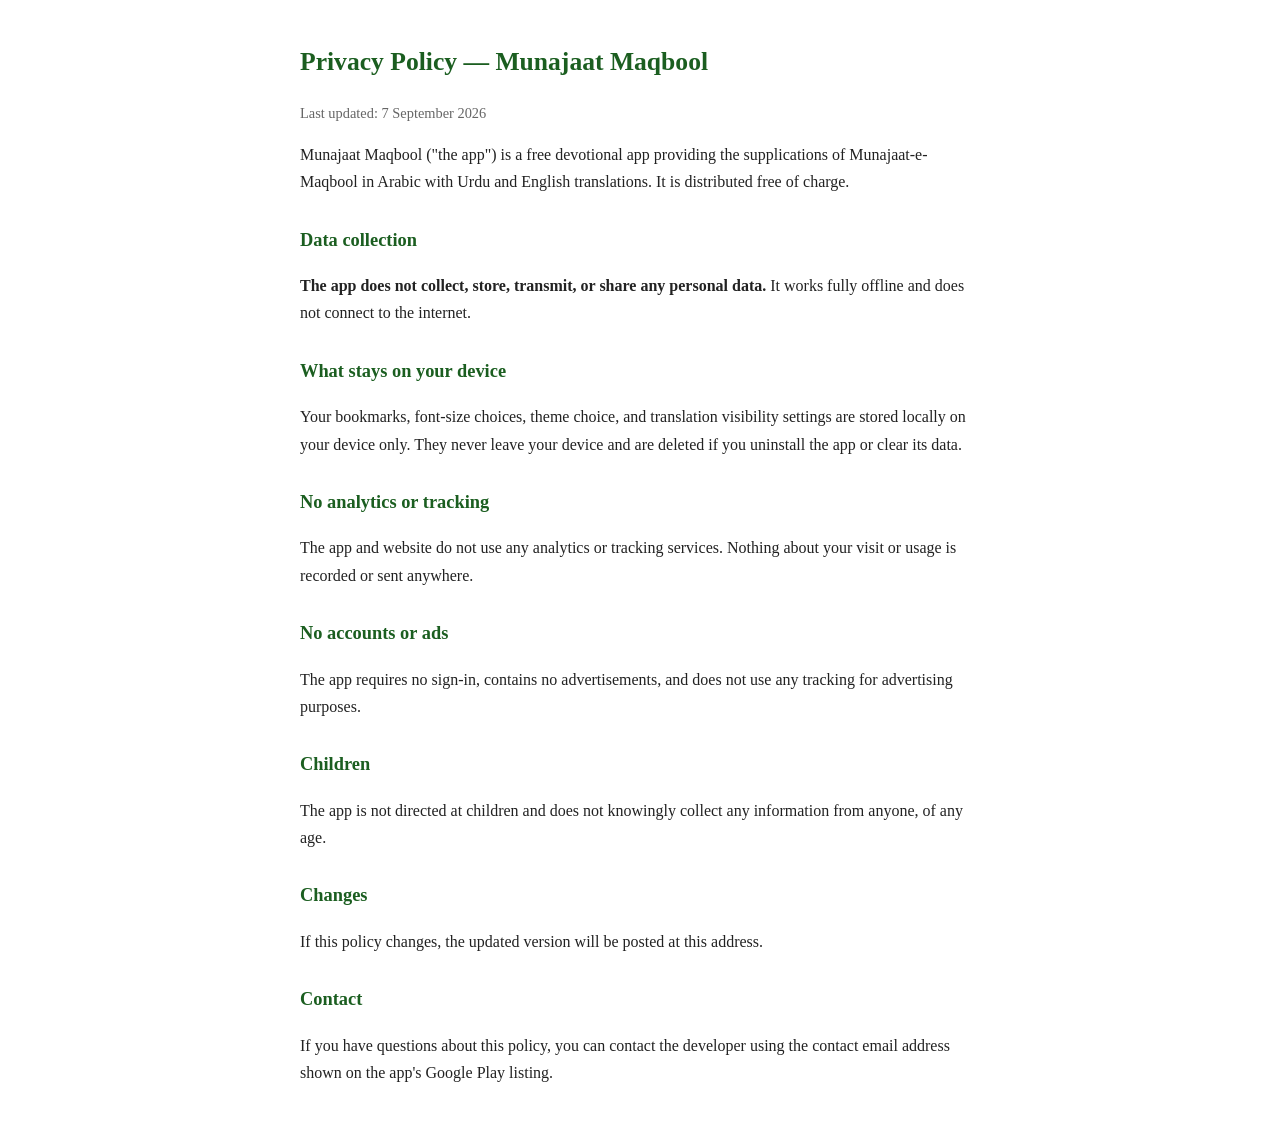
==== privacy.html @ 68ee3ffe "Add files via upload" ====
<!DOCTYPE html>
<html lang="en">
<head>
<meta charset="utf-8">
<meta name="viewport" content="width=device-width, initial-scale=1">
<title>Munajaat Maqbool — Privacy Policy</title>
<style>
  body { font-family: Georgia, 'Times New Roman', serif; max-width: 680px;
         margin: 40px auto; padding: 0 20px; line-height: 1.7; color: #222; }
  h1 { color: #1B5E20; font-size: 1.6em; }
  h2 { color: #1B5E20; font-size: 1.15em; margin-top: 1.6em; }
  .updated { color: #666; font-size: 0.9em; }
</style>
</head>
<body>
<h1>Privacy Policy — Munajaat Maqbool</h1>
<p class="updated">Last updated: 7 September 2026</p>

<p>Munajaat Maqbool ("the app") is a free devotional app providing the
supplications of Munajaat-e-Maqbool in Arabic with Urdu and English
translations. It is distributed free of charge.</p>

<h2>Data collection</h2>
<p><strong>The app does not collect, store, transmit, or share any personal
data.</strong> It works fully offline and does not connect to the internet.</p>

<h2>What stays on your device</h2>
<p>Your bookmarks, font-size choices, theme choice, and translation
visibility settings are stored locally on your device only. They never
leave your device and are deleted if you uninstall the app or clear its
data.</p>

<h2>No analytics or tracking</h2>
<p>The app and website do not use any analytics or tracking services.
Nothing about your visit or usage is recorded or sent anywhere.</p>

<h2>No accounts or ads</h2>
<p>The app requires no sign-in, contains no advertisements, and does not use
any tracking for advertising purposes.</p>

<h2>Children</h2>
<p>The app is not directed at children and does not knowingly collect any
information from anyone, of any age.</p>

<h2>Changes</h2>
<p>If this policy changes, the updated version will be posted at this
address.</p>

<h2>Contact</h2>
<p>If you have questions about this policy, you can contact the developer
using the contact email address shown on the app's Google Play listing.</p>
</body>
</html>
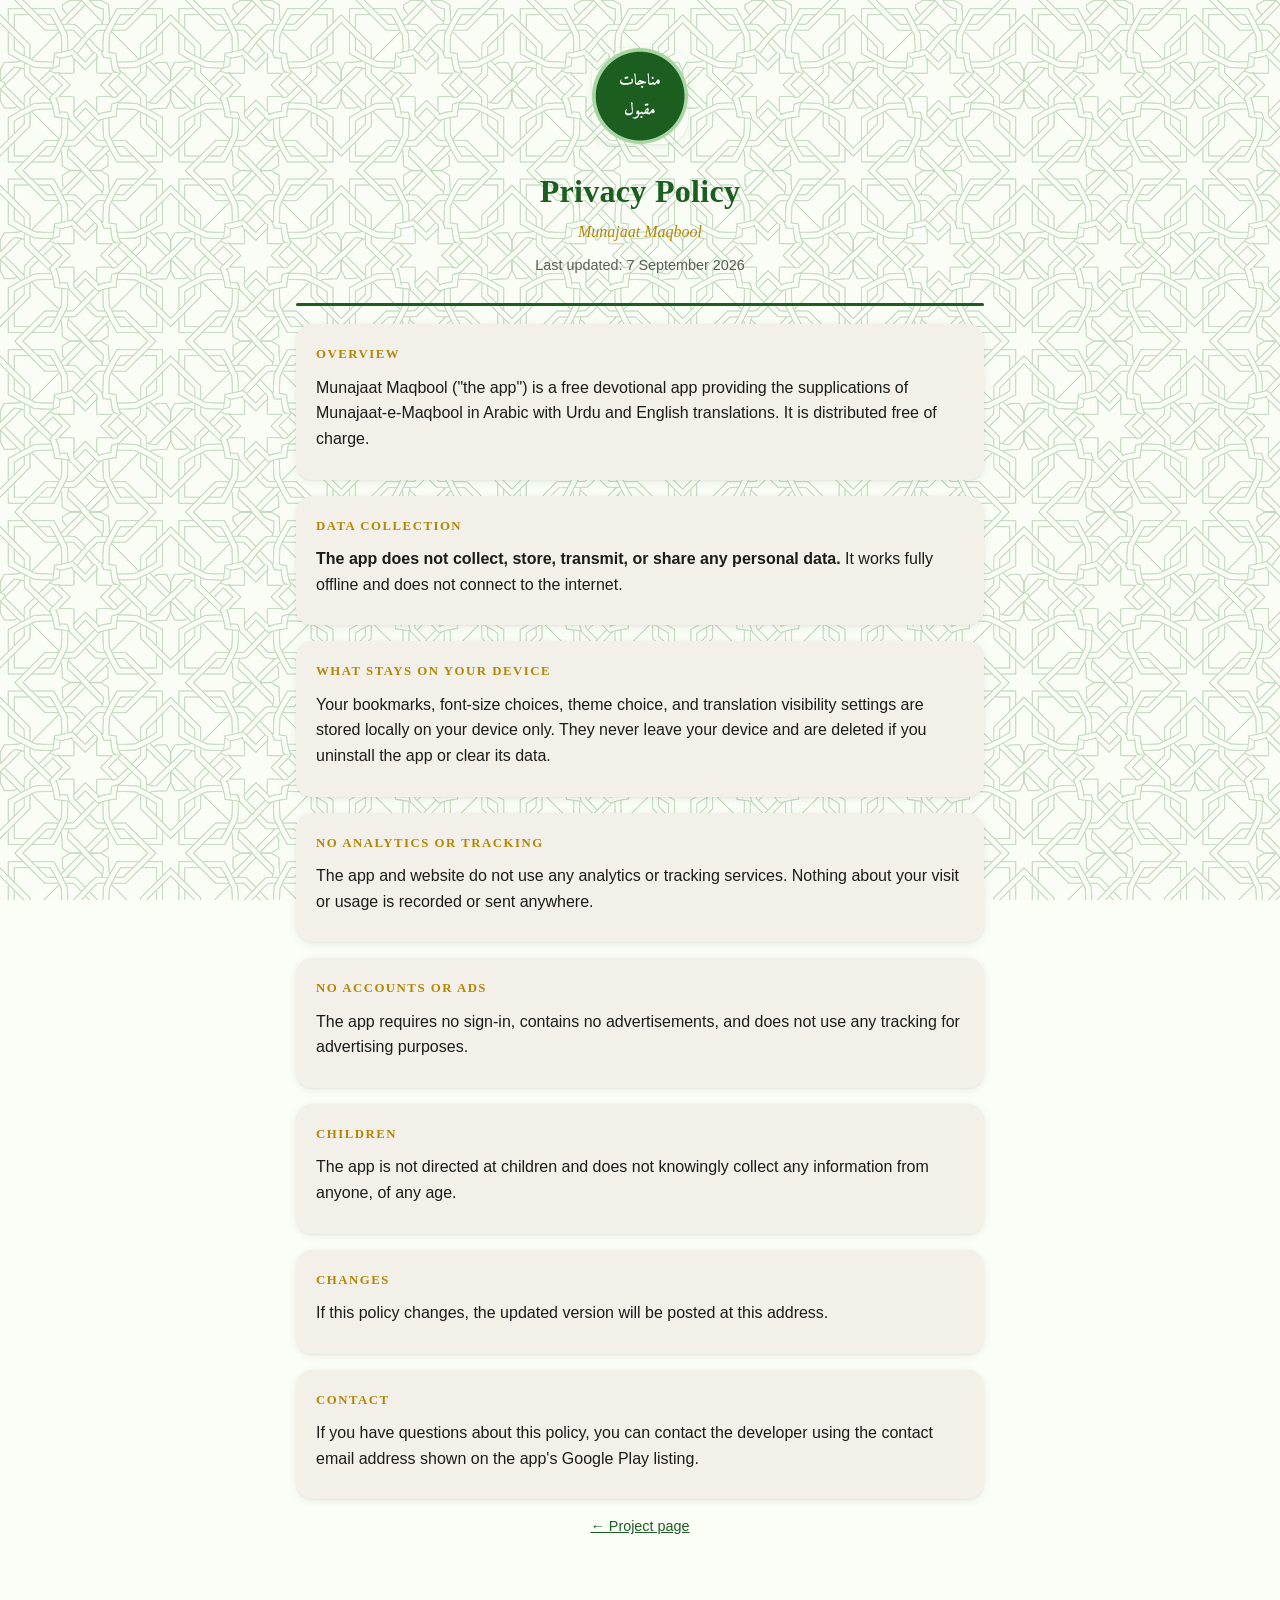
==== commit 7827b4e1: "v30: restyle privacy policy to match support page theme" ====
--- a/privacy.html
+++ b/privacy.html
@@ -1,53 +1,116 @@
 <!DOCTYPE html>
 <html lang="en">
 <head>
-<meta charset="utf-8">
-<meta name="viewport" content="width=device-width, initial-scale=1">
+<meta charset="UTF-8">
+<meta name="viewport" content="width=device-width, initial-scale=1.0, viewport-fit=cover">
 <title>Munajaat Maqbool — Privacy Policy</title>
+<meta name="description" content="Privacy policy for Munajaat Maqbool — no data collection, no tracking, no ads, fully offline.">
 <style>
-  body { font-family: Georgia, 'Times New Roman', serif; max-width: 680px;
-         margin: 40px auto; padding: 0 20px; line-height: 1.7; color: #222; }
-  h1 { color: #1B5E20; font-size: 1.6em; }
-  h2 { color: #1B5E20; font-size: 1.15em; margin-top: 1.6em; }
-  .updated { color: #666; font-size: 0.9em; }
+  :root {
+    --bg: #FBFDF7; --card: #F3F0EA; --primary: #1B5E20; --gold: #B28704;
+    --text: #1A1C19; --text-dim: #5a5c58;
+    --shadow: 0 2px 8px rgba(27,94,32,.08), 0 1px 3px rgba(0,0,0,.06);
+  }
+  @media (prefers-color-scheme: dark) {
+    :root { --bg: #101613; --card: #2A2622; --primary: #8ECB87; --gold: #D4A72C;
+            --text: #E8E6E3; --text-dim: #9a9c98;
+            --shadow: 0 2px 8px rgba(0,0,0,.35), 0 1px 3px rgba(0,0,0,.25); }
+  }
+  * { box-sizing: border-box; margin: 0; padding: 0; }
+  body {
+    background: var(--bg); color: var(--text);
+    font-family: -apple-system, BlinkMacSystemFont, 'Segoe UI', Roboto, Helvetica, Arial, sans-serif;
+    line-height: 1.6; min-height: 100vh; position: relative;
+  }
+  body::before {
+    content: ''; position: fixed; inset: 0;
+    background: url('assets/bg_pattern.png') repeat; background-size: 512px;
+    opacity: .35; pointer-events: none; z-index: 0;
+  }
+  .wrap { max-width: 720px; margin: 0 auto; padding: 24px 16px 96px; position: relative; z-index: 1;
+          padding-top: calc(24px + env(safe-area-inset-top, 0px));
+          padding-bottom: calc(96px + env(safe-area-inset-bottom, 0px)); }
+  header { text-align: center; padding: 24px 8px 8px; }
+  header img { width: 96px; height: 96px; border-radius: 24px; box-shadow: var(--shadow); }
+  h1 { font-family: Georgia, 'Times New Roman', serif; font-size: 2rem; color: var(--primary);
+       letter-spacing: .3px; margin-top: 14px; }
+  .subtitle { color: var(--gold); font-style: italic; font-family: Georgia, 'Times New Roman', serif; margin-top: 2px; }
+  .updated { color: var(--text-dim); margin-top: 10px; font-size: .9rem; }
+  .divider { height: 3px; background: var(--primary); border-radius: 2px; margin: 18px 0; }
+  .card { background: var(--card); border-radius: 16px; box-shadow: var(--shadow);
+          padding: 20px; margin-bottom: 16px; }
+  .card h2 { font-family: Georgia, 'Times New Roman', serif; font-size: .8rem; letter-spacing: 1.5px;
+             color: var(--gold); text-transform: uppercase; margin-bottom: 10px; }
+  .card p { margin: 8px 0; }
+  .foot { text-align: center; margin-top: 8px; font-size: .9rem; }
+  .foot a { color: var(--primary); }
 </style>
 </head>
 <body>
-<h1>Privacy Policy — Munajaat Maqbool</h1>
-<p class="updated">Last updated: 7 September 2026</p>
+<div class="wrap">
 
-<p>Munajaat Maqbool ("the app") is a free devotional app providing the
-supplications of Munajaat-e-Maqbool in Arabic with Urdu and English
-translations. It is distributed free of charge.</p>
+  <header>
+    <img src="assets/icon-192.png" alt="Munajaat Maqbool icon">
+    <h1>Privacy Policy</h1>
+    <p class="subtitle">Munajaat Maqbool</p>
+    <p class="updated">Last updated: 7 September 2026</p>
+  </header>
 
-<h2>Data collection</h2>
-<p><strong>The app does not collect, store, transmit, or share any personal
-data.</strong> It works fully offline and does not connect to the internet.</p>
+  <div class="divider"></div>
 
-<h2>What stays on your device</h2>
-<p>Your bookmarks, font-size choices, theme choice, and translation
-visibility settings are stored locally on your device only. They never
-leave your device and are deleted if you uninstall the app or clear its
-data.</p>
+  <div class="card">
+    <h2>Overview</h2>
+    <p>Munajaat Maqbool ("the app") is a free devotional app providing the
+       supplications of Munajaat-e-Maqbool in Arabic with Urdu and English
+       translations. It is distributed free of charge.</p>
+  </div>
 
-<h2>No analytics or tracking</h2>
-<p>The app and website do not use any analytics or tracking services.
-Nothing about your visit or usage is recorded or sent anywhere.</p>
+  <div class="card">
+    <h2>Data collection</h2>
+    <p><strong>The app does not collect, store, transmit, or share any personal
+       data.</strong> It works fully offline and does not connect to the internet.</p>
+  </div>
 
-<h2>No accounts or ads</h2>
-<p>The app requires no sign-in, contains no advertisements, and does not use
-any tracking for advertising purposes.</p>
+  <div class="card">
+    <h2>What stays on your device</h2>
+    <p>Your bookmarks, font-size choices, theme choice, and translation
+       visibility settings are stored locally on your device only. They never
+       leave your device and are deleted if you uninstall the app or clear its
+       data.</p>
+  </div>
 
-<h2>Children</h2>
-<p>The app is not directed at children and does not knowingly collect any
-information from anyone, of any age.</p>
+  <div class="card">
+    <h2>No analytics or tracking</h2>
+    <p>The app and website do not use any analytics or tracking services.
+       Nothing about your visit or usage is recorded or sent anywhere.</p>
+  </div>
 
-<h2>Changes</h2>
-<p>If this policy changes, the updated version will be posted at this
-address.</p>
+  <div class="card">
+    <h2>No accounts or ads</h2>
+    <p>The app requires no sign-in, contains no advertisements, and does not use
+       any tracking for advertising purposes.</p>
+  </div>
 
-<h2>Contact</h2>
-<p>If you have questions about this policy, you can contact the developer
-using the contact email address shown on the app's Google Play listing.</p>
+  <div class="card">
+    <h2>Children</h2>
+    <p>The app is not directed at children and does not knowingly collect any
+       information from anyone, of any age.</p>
+  </div>
+
+  <div class="card">
+    <h2>Changes</h2>
+    <p>If this policy changes, the updated version will be posted at this
+       address.</p>
+  </div>
+
+  <div class="card">
+    <h2>Contact</h2>
+    <p>If you have questions about this policy, you can contact the developer
+       using the contact email address shown on the app's Google Play listing.</p>
+  </div>
+
+  <p class="foot"><a href="./support.html">← Project page</a></p>
+
+</div>
 </body>
 </html>
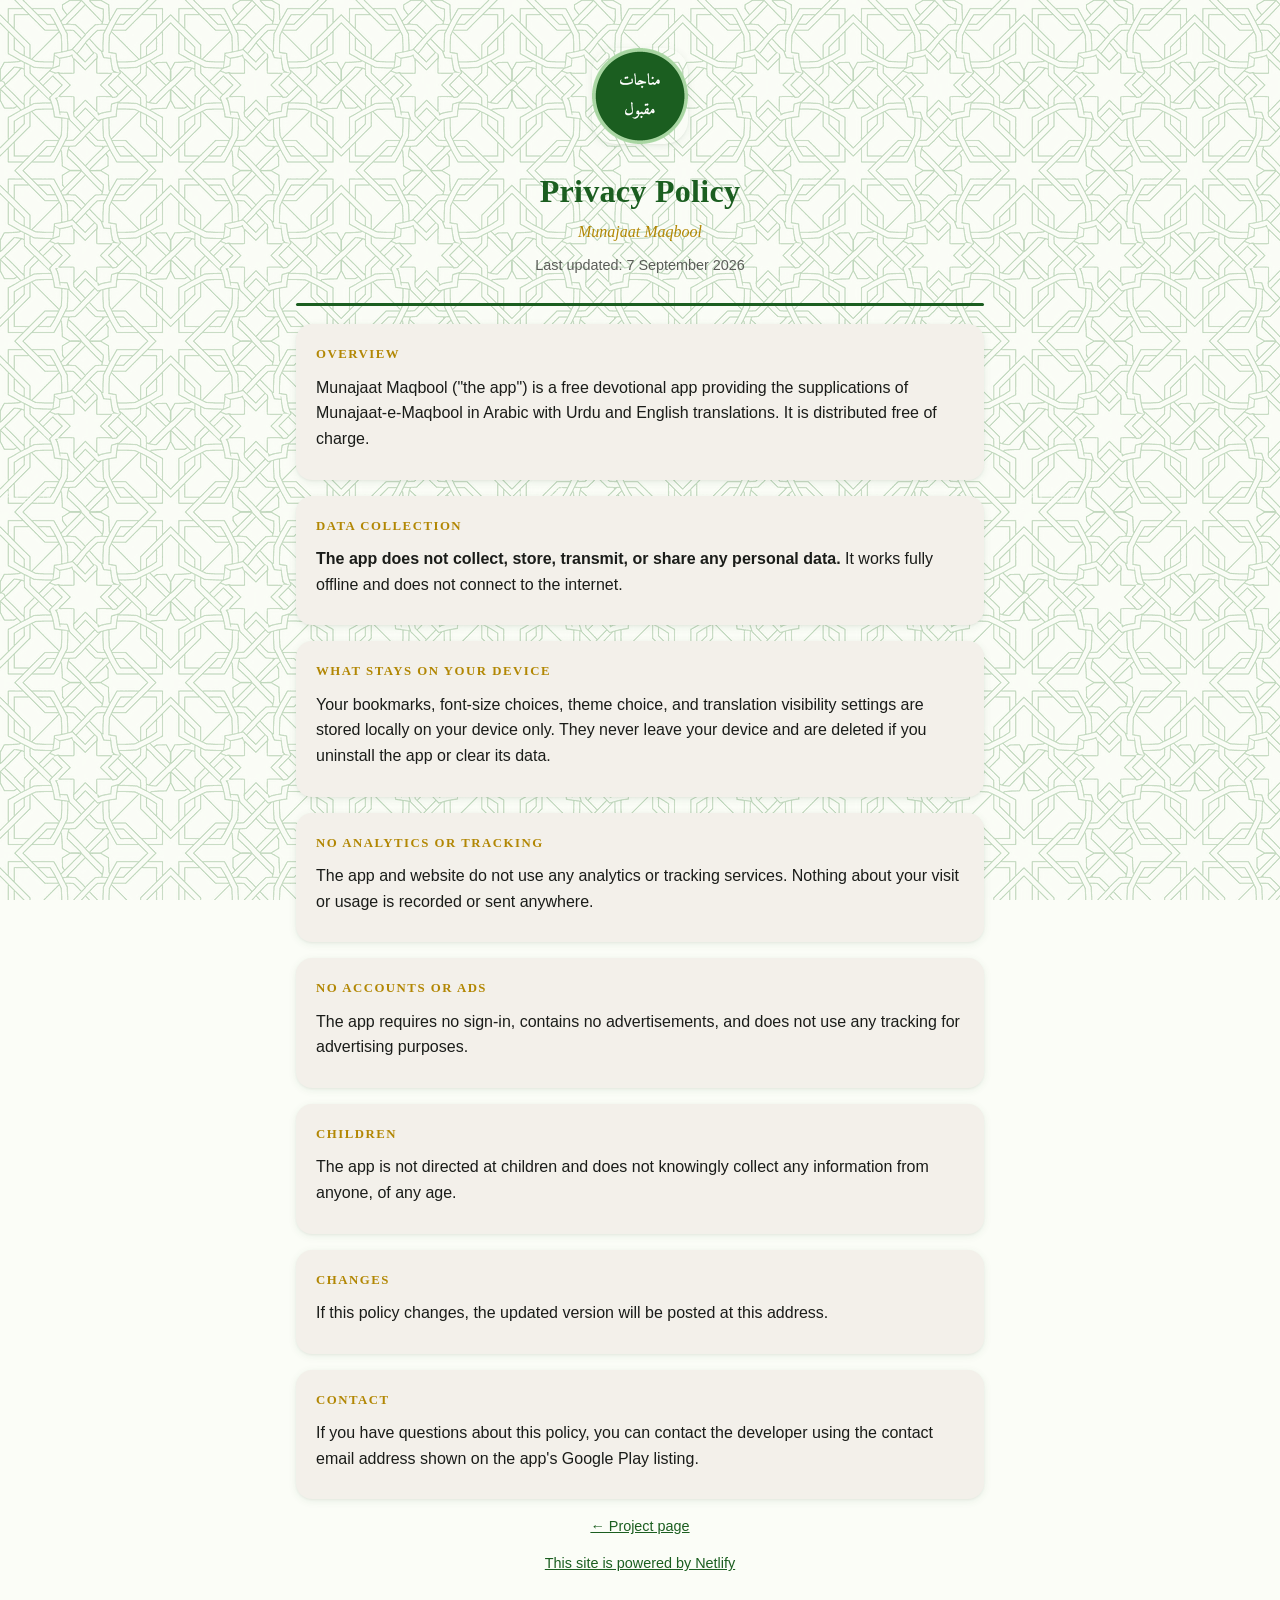
==== commit f4b6fea2: "v31: add Netlify powered-by link (OSS program requirement)" ====
--- a/privacy.html
+++ b/privacy.html
@@ -110,6 +110,7 @@
   </div>
 
   <p class="foot"><a href="./support.html">← Project page</a></p>
+  <p class="foot" style="margin-top:14px"><a href="https://www.netlify.com" target="_blank" rel="noopener noreferrer">This site is powered by Netlify</a></p>
 
 </div>
 </body>
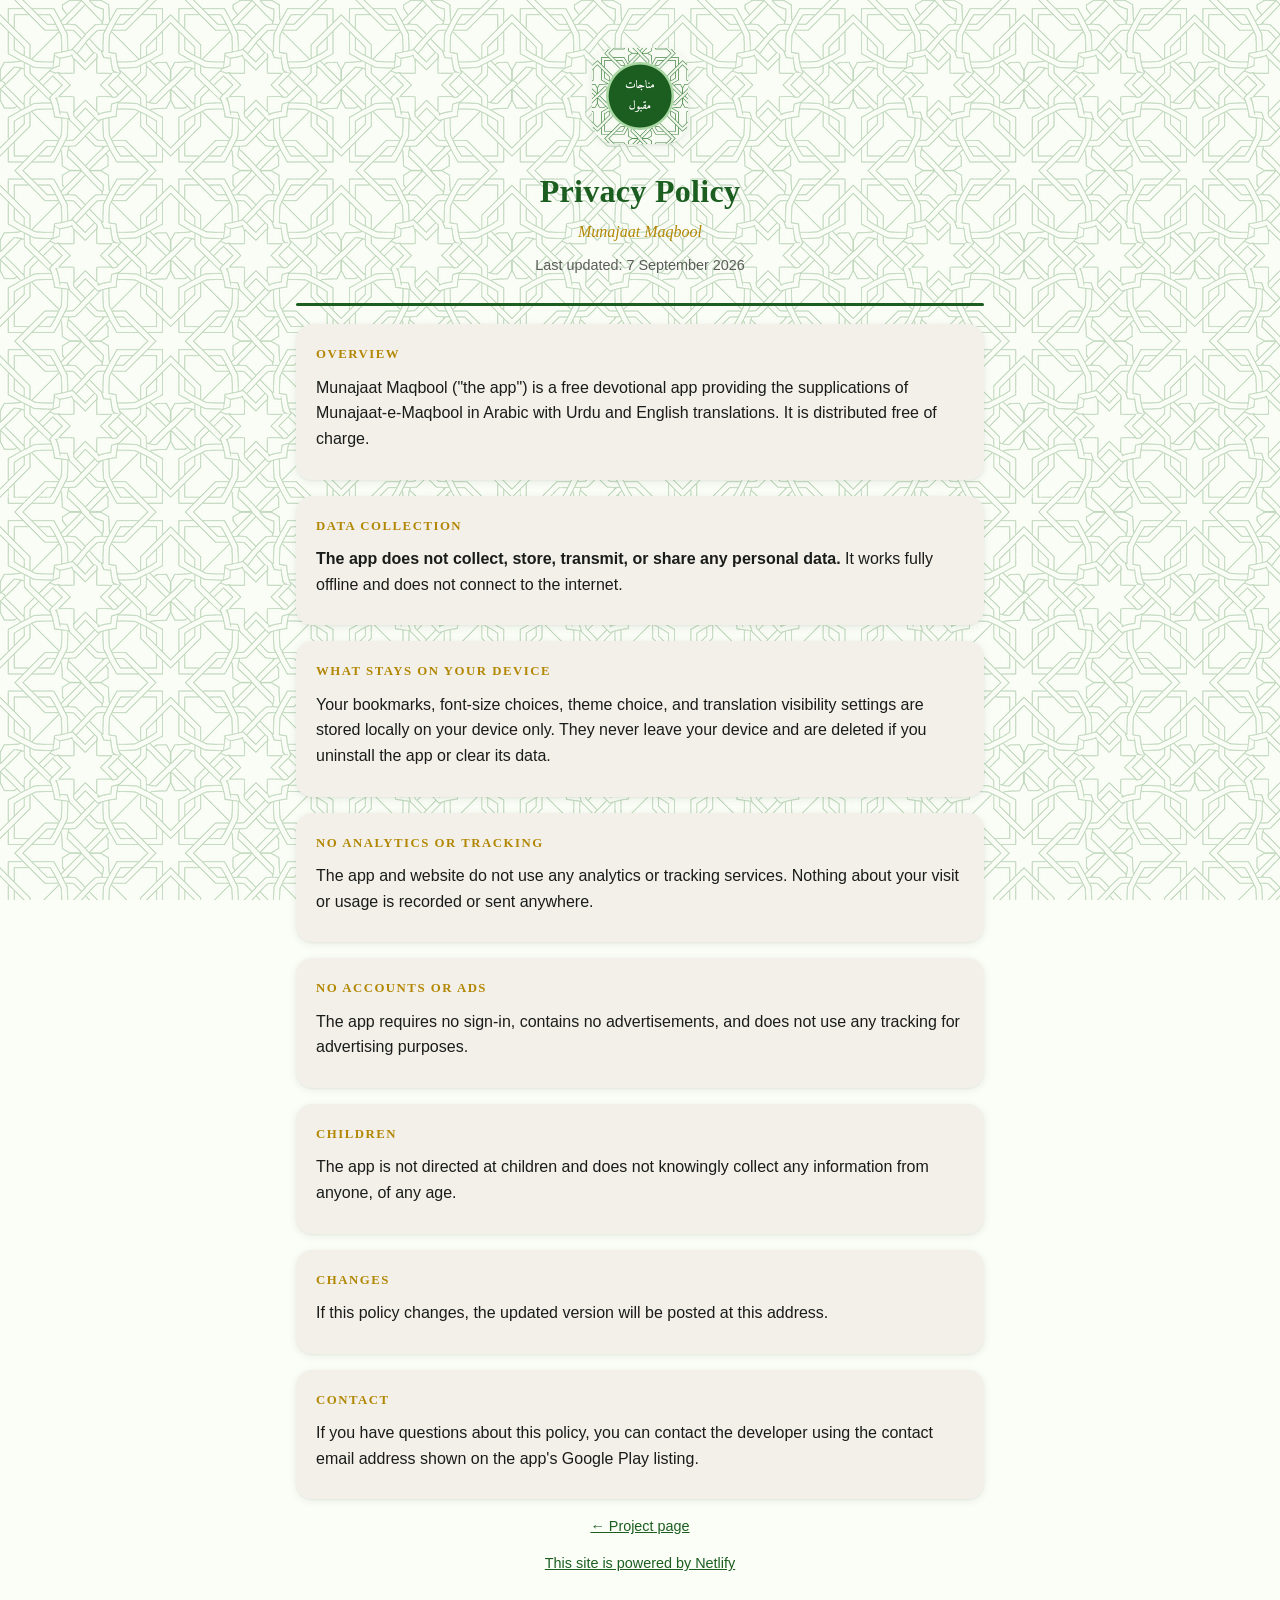
==== commit fe7979df: "seo: add canonical link tags pointing to https://munajaat.app" ====
--- a/privacy.html
+++ b/privacy.html
@@ -5,6 +5,7 @@
 <meta name="viewport" content="width=device-width, initial-scale=1.0, viewport-fit=cover">
 <title>Munajaat Maqbool — Privacy Policy</title>
 <meta name="description" content="Privacy policy for Munajaat Maqbool — no data collection, no tracking, no ads, fully offline.">
+<link rel="canonical" href="https://munajaat.app/privacy.html">
 <style>
   :root {
     --bg: #FBFDF7; --card: #F3F0EA; --primary: #1B5E20; --gold: #B28704;
